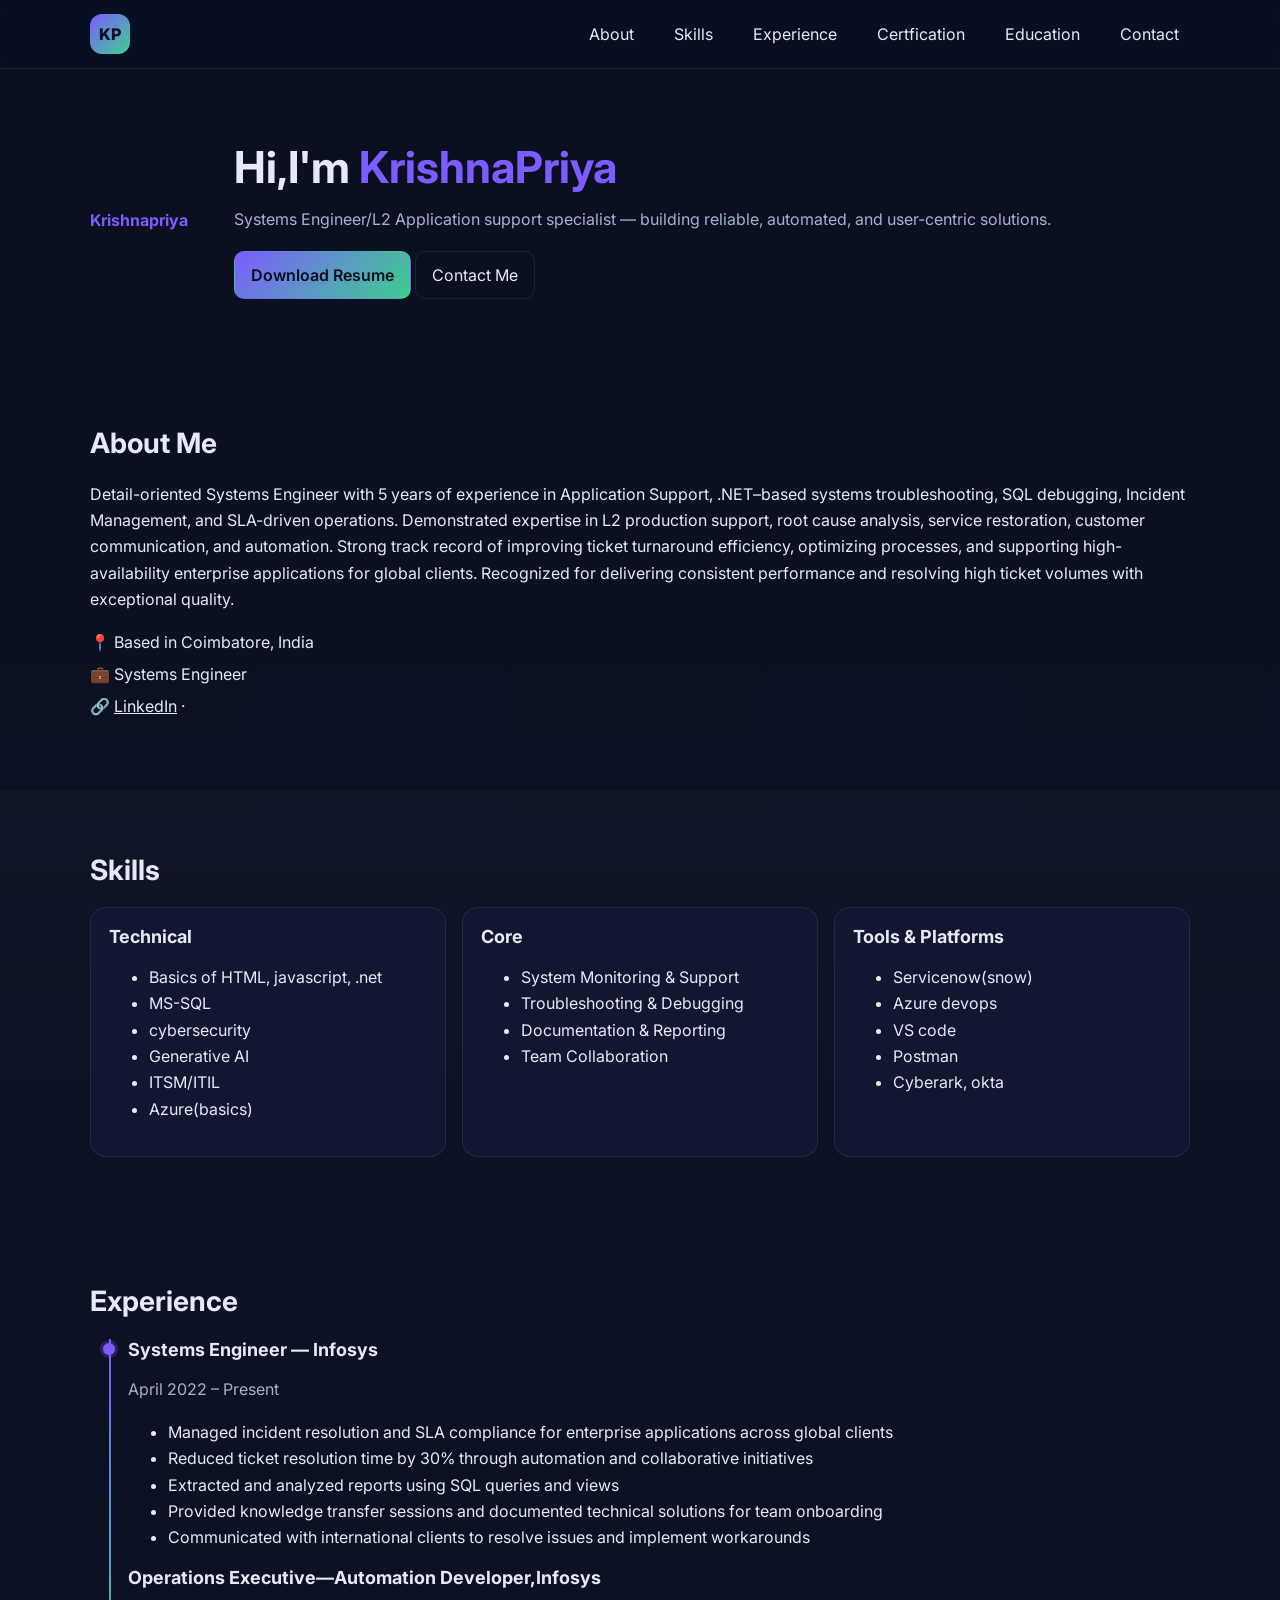
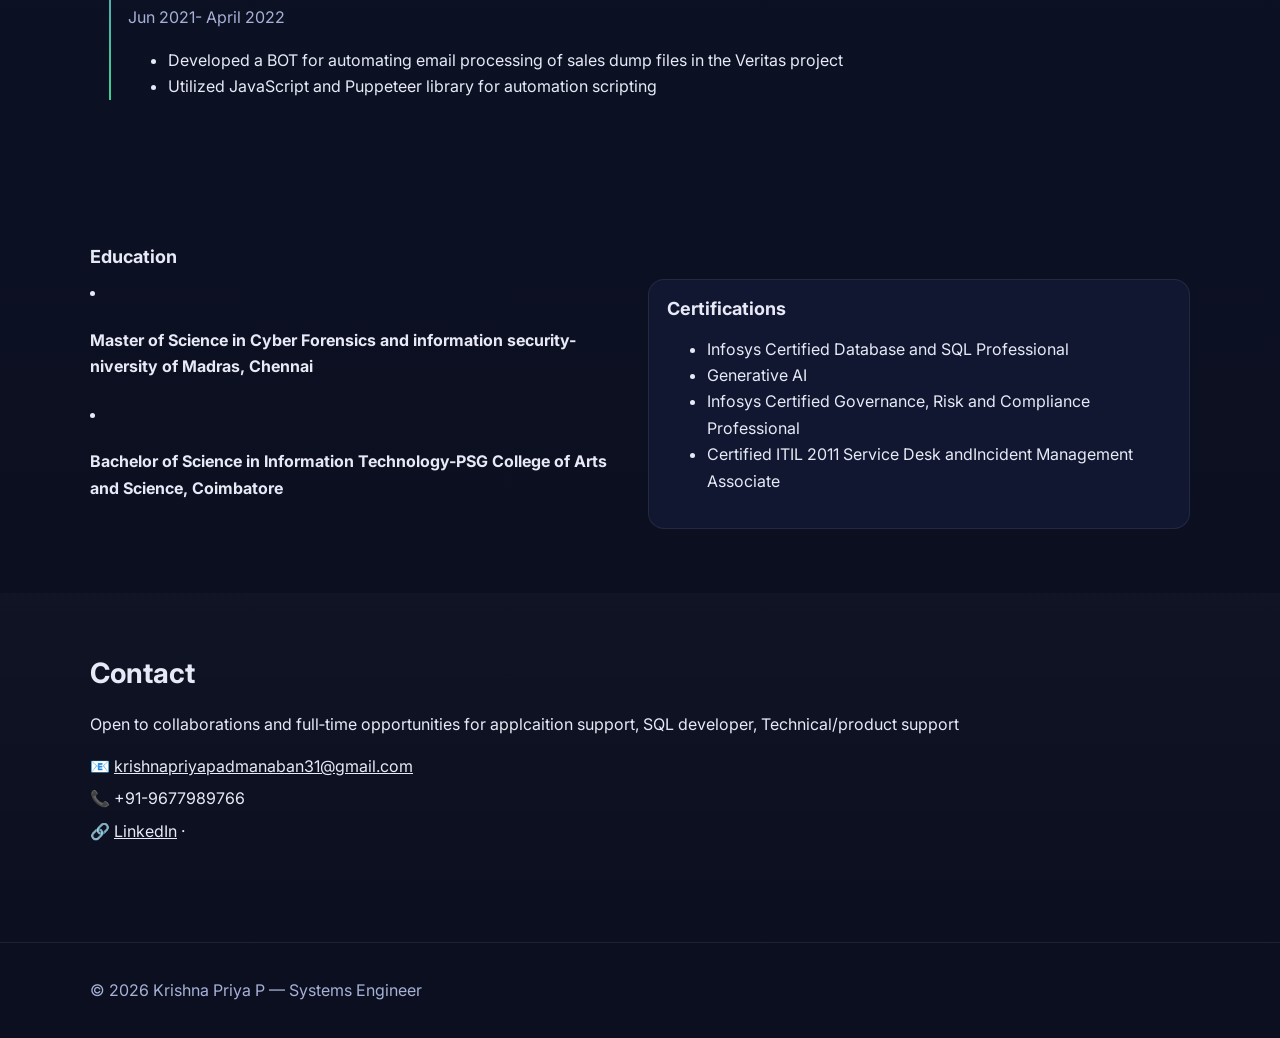
==== index.html @ 4a0e5ca4 "Fix HTML structure and update content" ====
<!DOCTYPE html>
<html lang="en">
<head>
  <meta charset="UTF-8" />
  <meta name="viewport" content="width=device-width, initial-scale=1.0" />
  <title>KrishnaPriya P — Systems Engineer/L2 Application support specialist</title>
  <meta name="description" content="Portfolio of KrishnaPriya P, Systems Engineer — projects, skills, experience, and contact information." />
  <link rel="preconnect" href="https://fonts.googleapis.com" />
  <link rel="preconnect" href="https://fonts.gstatic.com" crossorigin />
  <link href="https://fonts.googleapis.com/css2?family=Inter:wght@400;500;600;700&display=swap" rel="stylesheet" />
  <link rel="stylesheet" href="style.css" />
</head>
<body>
  <header class="site-header">
    <div class="container nav">
      <a class="brand" href="#home">KP</a>
      <nav id="nav" class="nav-links">
        <a href="#about">About</a>
        <a href="#skills">Skills</a>
        <a href="#experience">Experience</a>
        <a href="#Certfications">Certfication</a>
        <a href="#education">Education</a>
        <a href="#contact">Contact</a>
      </nav>
      <button class="menu-btn" aria-label="Toggle navigation" onclick="document.getElementById('nav').classList.toggle('open')">☰</button>
    </div>
  </header>

  <main>
    <!-- Hero / About -->
    <section id="home" class="section hero">
      <div class="container hero-grid">
        <div class="highlight bold" aria-hidden="true"><h4>Krishnapriya</h4></div>
        <div>
          <h1>Hi,I'm  <span class="highlight"> KrishnaPriya</span></h1>
          <p class="subtitle">Systems Engineer/L2 Application support specialist — building reliable, automated, and user-centric solutions.</p>
          <div class="cta">
            <a class="btn primary" href="KRISHNAPRIYA resume 1.1 -word format.pdf" Download>Download Resume</a>
            <a class="btn" href="#contact">Contact Me</a>
          </div>
        </div>
      </div>
    </section>

    <section id="about" class="section">
      <div class="container">
        <h2>About Me</h2>
        <p>
          Detail-oriented Systems Engineer with 5 years of experience in Application Support, .NET–based systems troubleshooting, SQL debugging, Incident Management, and SLA-driven operations. Demonstrated expertise in L2 production support, root cause analysis, service restoration, customer communication, and automation. Strong track record of improving ticket turnaround efficiency, optimizing processes, and supporting high-availability enterprise applications for global clients. Recognized for delivering consistent performance and resolving high ticket volumes with exceptional quality.
        </p>
        <ul class="about-list">
          <li>📍 Based in Coimbatore, India</li>
          <li>💼 Systems Engineer</li>
          <li>🔗 <a href="https://www.linkedin.com/in/krishnapriya-padmanabhan-84394a1a4?utm_source=share&utm_campaign=share_via&utm_content=profile&utm_medium=android_app">LinkedIn</a> ·
              
        </ul>
      </div>
    </section>

    <section id="skills" class="section alt">
      <div class="container">
        <h2>Skills</h2>
        <div class="grid-3">
          <div class="card">
            <h3>Technical</h3>
            <ul>
              <li>Basics of HTML,  javascript, .net</li>
              <li>MS-SQL</li>
              <li> cybersecurity</li>
              <li>Generative AI</li>
              <li>ITSM/ITIL</li>
              <li>Azure(basics)</li>
            </ul>
          </div>
          <div class="card">
            <h3>Core</h3>
            <ul>
              <li>System Monitoring & Support</li>
              <li>Troubleshooting & Debugging</li>
              <li>Documentation & Reporting</li>
              <li>Team Collaboration</li>
            </ul>
          </div>
          <div class="card">
            <h3>Tools & Platforms</h3>
            <ul>
              <li>Servicenow(snow)</li>
              <li>Azure devops</li>
              <li>VS code</li>
              <li>Postman</li>
              <li>Cyberark, okta</li>     
            </ul>
          </div>
        </div>
      </div>
    </section>

    <section id="experience" class="section">
      <div class="container">
        <h2>Experience</h2>
        <div class="timeline">
          <div class="timeline-item">
            <div class="dot"></div>
            <div class="content">
              <h3>Systems Engineer — Infosys</h3>
              <p class="muted">April 2022 – Present</p>
              <ul>
               <li>Managed incident resolution and SLA compliance for enterprise applications across global clients</li>
              <li> Reduced ticket resolution time by 30% through automation and collaborative initiatives</li>
             <li> Extracted and analyzed reports using SQL queries and views</li>
            <li>Provided knowledge transfer sessions and documented technical solutions for team onboarding</li>
             <li>Communicated with international clients to resolve issues and implement workarounds</li>
              </ul>
            </div>

<div class="content">
              <h3>Operations Executive—Automation Developer,Infosys</h3>
              <p class="muted"> Jun 2021- April 2022</p>
<ul>
<li>Developed a BOT for automating email processing of sales dump files in the Veritas project</li>
<li>Utilized JavaScript and Puppeteer library for automation scripting</li>

          </div>
                  </div>
      </div>
    </section>

      <section id="education" class="section">
      <div class="container">
        <h3>Education</h3>
        <div class="grid-2">
          <div class="Content"
<ul>
         <li><h4>Master of Science in Cyber Forensics and information security-niversity of Madras, Chennai</h4></li>
        <li><h4>Bachelor of Science in Information Technology-PSG College of Arts and Science, Coimbatore</h4></li>
</ul>
          </div>
          <div class="card">
            <h3>Certifications</h3>
            <ul>
              <li>Infosys Certified Database and SQL Professional</li>
              <li> Generative AI </li>                                                                  
              <li>Infosys Certified Governance, Risk and Compliance Professional</li>
<li>Certified ITIL 2011 Service Desk andIncident Management Associate</li>
            </ul>
          </div>
        </div>
      </div>
    </section>

    <section id="contact" class="section alt">
      <div class="container">
        <h2>Contact</h2>
        <p>Open to collaborations and full‑time opportunities for applcaition support, SQL developer, Technical/product support </p>
        <ul class="contact-list">
          <li>📧 <a href="krishnapriyapadmnaban31@gmail.com">krishnapriyapadmanaban31@gmail.com</a></li>
          <li>📞 +91-9677989766</li>
          <li>🔗 <a href="https://www.linkedin.com/in/krishnapriya-padmanabhan-84394a1a4?utm_source=share&utm_campaign=share_via&utm_content=profile&utm_medium=android_app">LinkedIn</a> ·
                    </ul>
      </div>
    </section>
  </main>

  <footer class="site-footer">
    <div class="container">
      <p>© <span id="year"></span> Krishna Priya P — Systems Engineer</p>
   
    </div>
  </footer>

  <script>
    document.getElementById('year').textContent = new Date().getFullYear();

  </script>
</body>
</html>
---- style.css ----
:root{--bg:#0b1020;--panel:#0f1530;--text:#e7eaf6;--muted:#a7b1d6;--brand:#7c5cff;--brand-2:#3ecf8e;--card:#111731;--border:rgba(255,255,255,0.08)}
*{box-sizing:border-box}
html,body{margin:0;padding:0}
body{font-family:Inter,system-ui,-apple-system,Segoe UI,Roboto,Arial,sans-serif;background:linear-gradient(180deg,var(--bg),#0c1124 50%,#0b0f1f);color:var(--text);line-height:1.65}
.container{width:min(1100px,92%);margin-inline:auto}
.section{padding:64px 0}
.section.alt{background:linear-gradient(180deg,rgba(255,255,255,0.02),transparent)}
h1,h2,h3{line-height:1.2;margin:0 0 12px}
h1{font-size:clamp(28px,4vw,44px);font-weight:700}
h2{font-size:clamp(22px,3vw,28px);margin-bottom:20px}
h3{font-size:18px}
.subtitle{color:var(--muted);margin:6px 0 18px}
.muted{color:var(--muted)}
.highlight{color:var(--brand)}
.btn{display:inline-block;padding:10px 16px;border-radius:10px;border:1px solid var(--border);background:transparent;color:var(--text);text-decoration:none;transition:.2s}
.btn:hover{transform:translateY(-1px);border-color:rgba(255,255,255,0.18)}
.btn.primary{background:linear-gradient(135deg,var(--brand),var(--brand-2));border-color:transparent;color:#0a0f1f;font-weight:600}
.btn.small{padding:8px 12px;font-size:14px}

.site-header{position:sticky;top:0;z-index:20;background:rgba(11,16,32,.7);backdrop-filter:saturate(160%) blur(10px);border-bottom:1px solid var(--border)}
.nav{display:flex;align-items:center;justify-content:space-between;padding:12px 0}
.brand{display:inline-grid;place-items:center;width:40px;height:40px;border-radius:12px;background:linear-gradient(135deg,var(--brand),var(--brand-2));color:#0a0f1f;font-weight:800;text-decoration:none}
.nav-links{display:flex;gap:18px}
.nav-links a{color:var(--text);text-decoration:none;padding:8px 10px;border-radius:8px;border:1px solid transparent}
.nav-links a:hover{border-color:var(--border)}
.menu-btn{display:none;background:transparent;border:1px solid var(--border);color:var(--text);padding:8px 10px;border-radius:10px}

.hero{padding-top:72px}
.hero-grid{display:grid;grid-template-columns:120px 1fr;gap:24px;align-items:center}
.avatar{display:grid;place-items:center;width:120px;height:120px;border-radius:24px;background:linear-gradient(135deg,rgba(124,92,255,.25),rgba(62,207,142,.25));border:1px solid var(--border);font-weight:800;font-size:28px}

.grid-3{display:grid;grid-template-columns:repeat(3,1fr);gap:16px}
.grid-2{display:grid;grid-template-columns:repeat(2,1fr);gap:16px}
.card{background:var(--card);border:1px solid var(--border);border-radius:16px;padding:18px}
.project .actions{margin-top:10px;display:flex;gap:10px}

.timeline{position:relative;margin-left:10px}
.timeline::before{content:'';position:absolute;left:9px;top:0;bottom:0;width:2px;background:linear-gradient(var(--brand),var(--brand-2))}
.timeline-item{position:relative;padding-left:28px;margin-bottom:18px}
.timeline-item .dot{position:absolute;left:3px;top:4px;width:12px;height:12px;border-radius:50%;background:var(--brand);box-shadow:0 0 0 3px rgba(124,92,255,.25)}

.about-list,.contact-list{list-style:none;padding:0;margin:12px 0 0}
.about-list li,.contact-list li{margin:6px 0}
.about-list a,.contact-list a{color:var(--text)}

.site-footer{border-top:1px solid var(--border);padding:18px 0;margin-top:28px;color:var(--muted)}

@media (max-width:800px){
  .grid-3{grid-template-columns:1fr}
  .grid-2{grid-template-columns:1fr}
  .hero-grid{grid-template-columns:1fr;gap:12px}
  .avatar{width:86px;height:86px;border-radius:18px;font-size:22px}
  .nav-links{display:none;position:absolute;right:4%;top:56px;flex-direction:column;background:var(--panel);border:1px solid var(--border);padding:10px;border-radius:12px}
  .nav-links.open{display:flex}
  .menu-btn{display:inline-block}
}
.card:hover {
  transform: scale(1.03);
  box-shadow: 0 6px 18px rgba(0,0,0,0.25);
  transition: 0.3s ease;
}
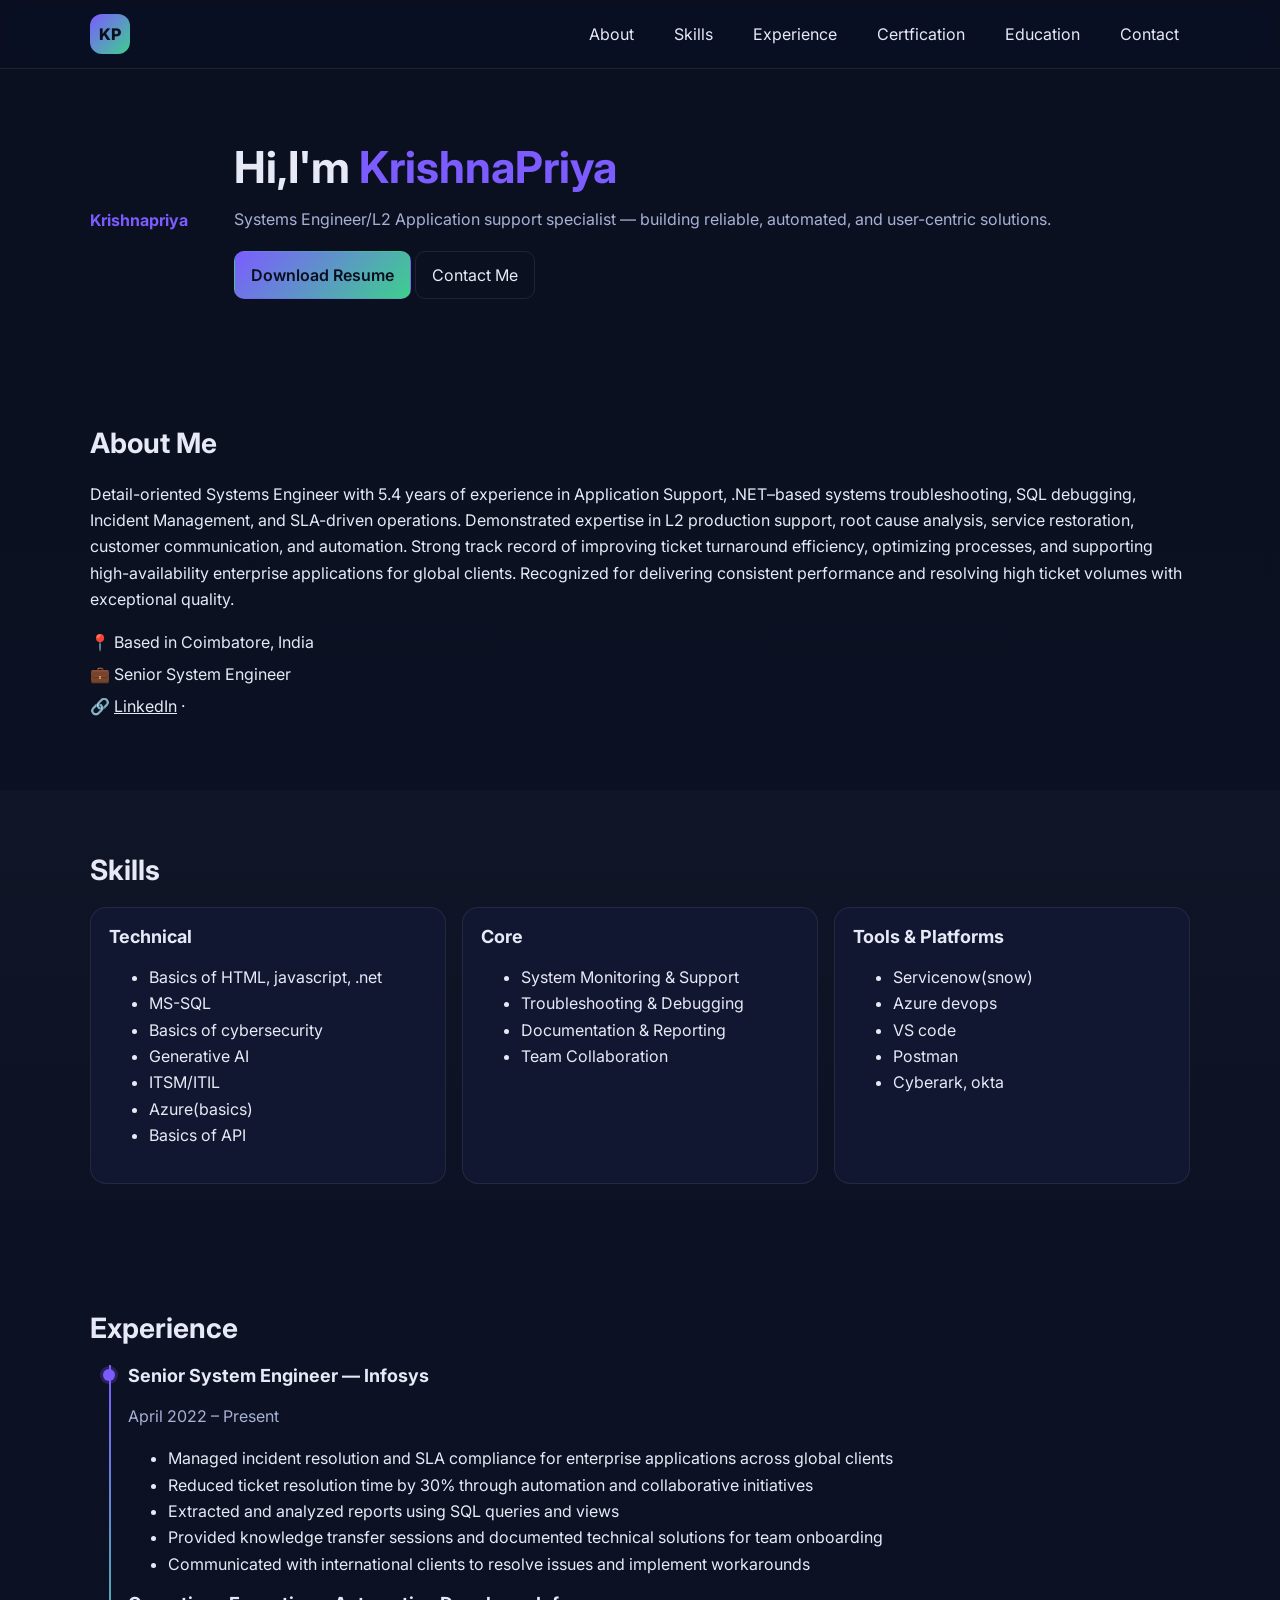
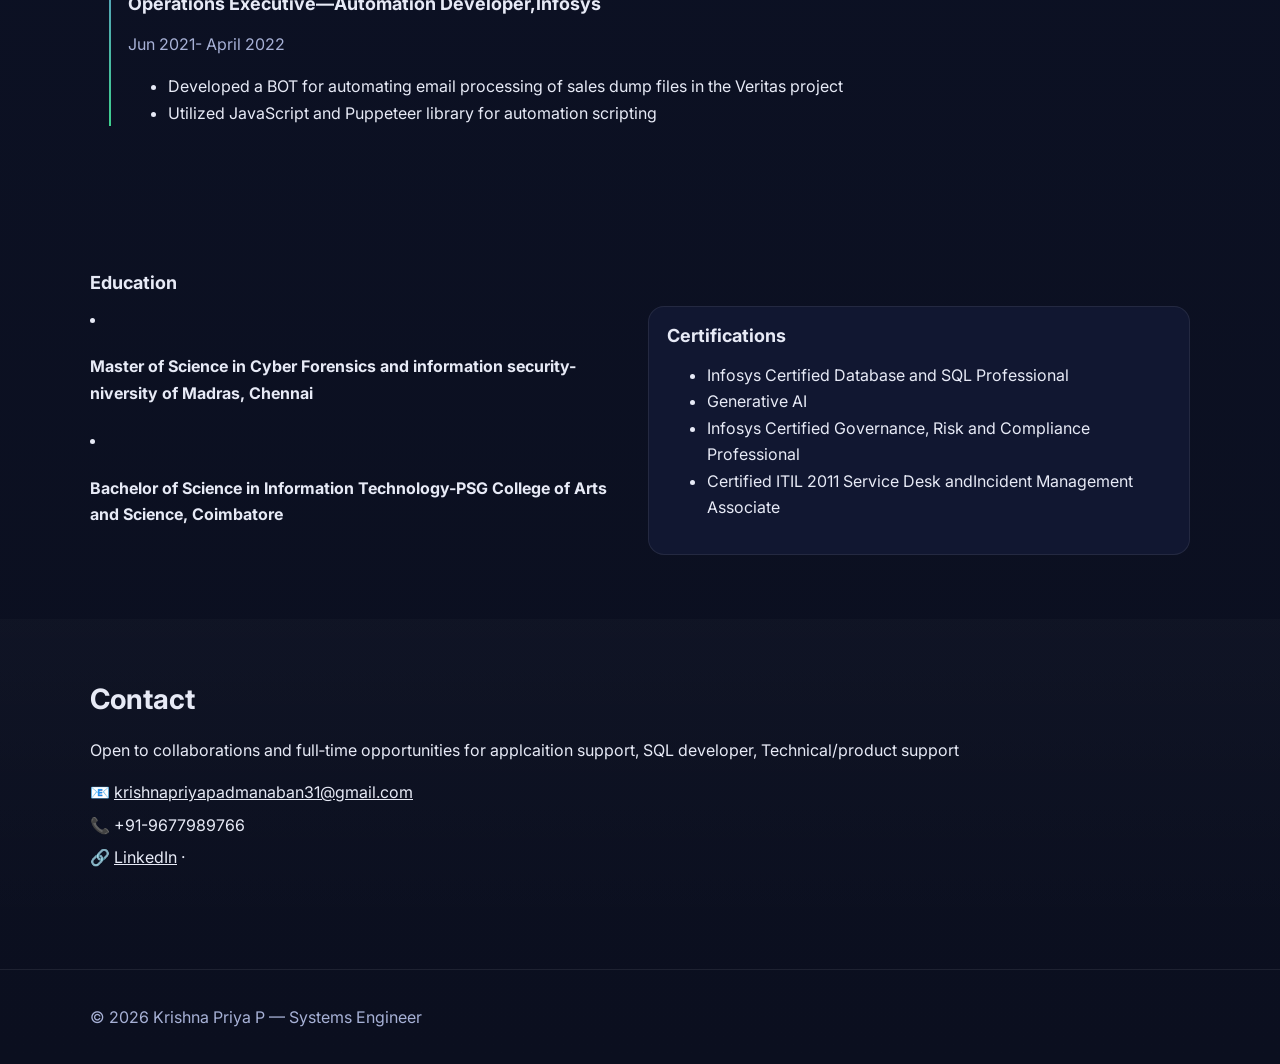
==== commit af9237e4: "Revise portfolio content and formatting in index.html Updated the portfolio details, including job t" ====
--- a/index.html
+++ b/index.html
@@ -35,7 +35,7 @@
           <h1>Hi,I'm  <span class="highlight"> KrishnaPriya</span></h1>
           <p class="subtitle">Systems Engineer/L2 Application support specialist — building reliable, automated, and user-centric solutions.</p>
           <div class="cta">
-            <a class="btn primary" href="KRISHNAPRIYA resume 1.1 -word format.pdf" Download>Download Resume</a>
+            <a class="btn primary" href="KRISHNAPRIYA resume 1.1 -word format.pdf" <Download>Download Resume</a>
             <a class="btn" href="#contact">Contact Me</a>
           </div>
         </div>
@@ -46,11 +46,11 @@
       <div class="container">
         <h2>About Me</h2>
         <p>
-          Detail-oriented Systems Engineer with 5 years of experience in Application Support, .NET–based systems troubleshooting, SQL debugging, Incident Management, and SLA-driven operations. Demonstrated expertise in L2 production support, root cause analysis, service restoration, customer communication, and automation. Strong track record of improving ticket turnaround efficiency, optimizing processes, and supporting high-availability enterprise applications for global clients. Recognized for delivering consistent performance and resolving high ticket volumes with exceptional quality.
+          Detail-oriented Systems Engineer with 5.4 years of experience in Application Support, .NET–based systems troubleshooting, SQL debugging, Incident Management, and SLA-driven operations. Demonstrated expertise in L2 production support, root cause analysis, service restoration, customer communication, and automation. Strong track record of improving ticket turnaround efficiency, optimizing processes, and supporting high-availability enterprise applications for global clients. Recognized for delivering consistent performance and resolving high ticket volumes with exceptional quality.
         </p>
         <ul class="about-list">
           <li>📍 Based in Coimbatore, India</li>
-          <li>💼 Systems Engineer</li>
+          <li>💼 Senior System Engineer</li>
           <li>🔗 <a href="https://www.linkedin.com/in/krishnapriya-padmanabhan-84394a1a4?utm_source=share&utm_campaign=share_via&utm_content=profile&utm_medium=android_app">LinkedIn</a> ·
               
         </ul>
@@ -66,10 +66,11 @@
             <ul>
               <li>Basics of HTML,  javascript, .net</li>
               <li>MS-SQL</li>
-              <li> cybersecurity</li>
+              <li>Basics of  cybersecurity</li>
               <li>Generative AI</li>
               <li>ITSM/ITIL</li>
               <li>Azure(basics)</li>
+              <li>Basics of API</li>
             </ul>
           </div>
           <div class="card">
@@ -102,7 +103,7 @@
           <div class="timeline-item">
             <div class="dot"></div>
             <div class="content">
-              <h3>Systems Engineer — Infosys</h3>
+              <h3>Senior System Engineer — Infosys</h3>
               <p class="muted">April 2022 – Present</p>
               <ul>
                <li>Managed incident resolution and SLA compliance for enterprise applications across global clients</li>
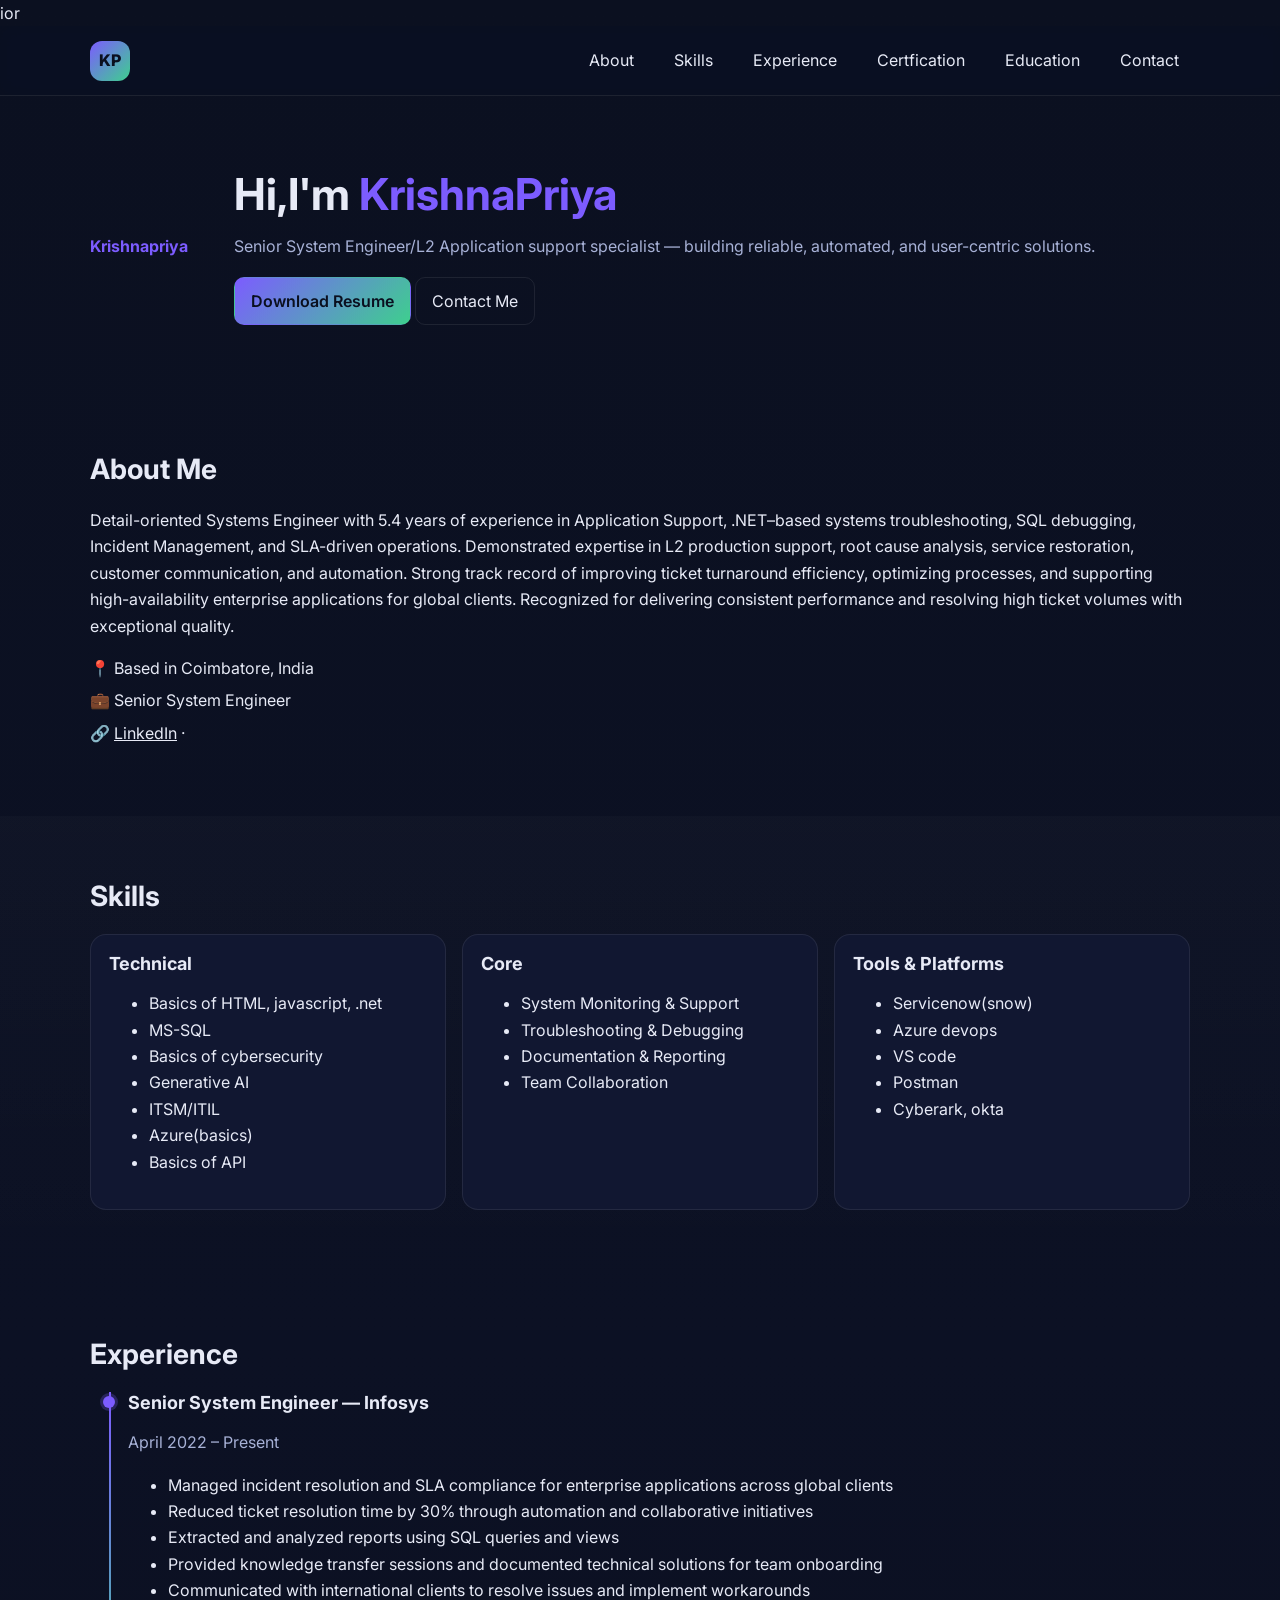
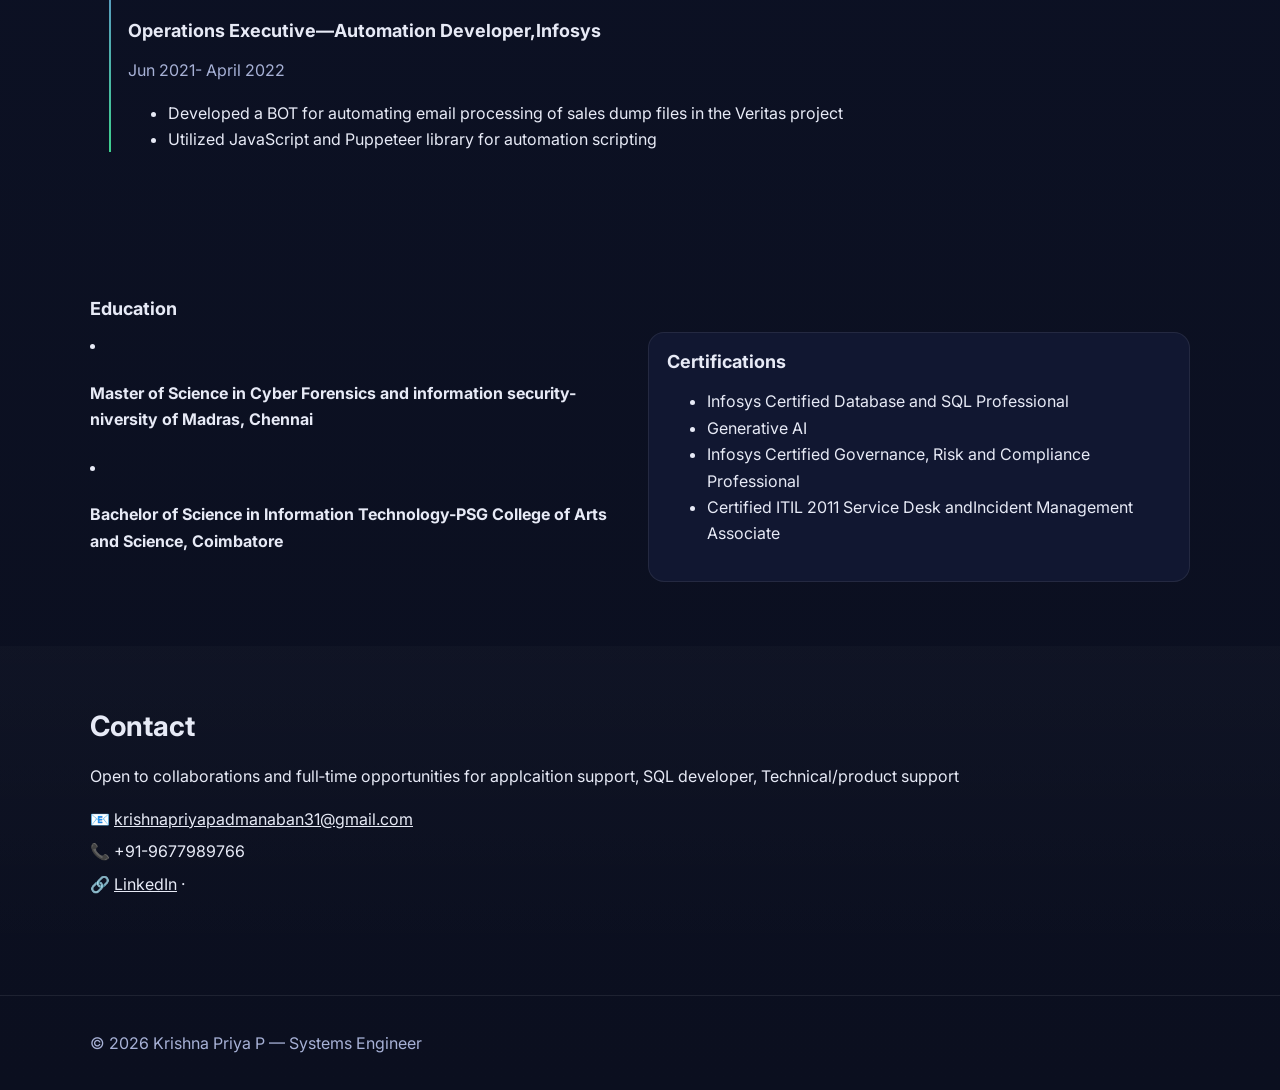
==== commit cfcb1132: "Fix HTML formatting and update content" ====
--- a/index.html
+++ b/index.html
@@ -1,9 +1,9 @@
-<!DOCTYPE html>
+ior<!DOCTYPE html>
 <html lang="en">
 <head>
   <meta charset="UTF-8" />
   <meta name="viewport" content="width=device-width, initial-scale=1.0" />
-  <title>KrishnaPriya P — Systems Engineer/L2 Application support specialist</title>
+  <title>KrishnaPriya P — Senior Systems Engineer/L2 Application support specialist</title>
   <meta name="description" content="Portfolio of KrishnaPriya P, Systems Engineer — projects, skills, experience, and contact information." />
   <link rel="preconnect" href="https://fonts.googleapis.com" />
   <link rel="preconnect" href="https://fonts.gstatic.com" crossorigin />
@@ -33,9 +33,9 @@
         <div class="highlight bold" aria-hidden="true"><h4>Krishnapriya</h4></div>
         <div>
           <h1>Hi,I'm  <span class="highlight"> KrishnaPriya</span></h1>
-          <p class="subtitle">Systems Engineer/L2 Application support specialist — building reliable, automated, and user-centric solutions.</p>
+          <p class="subtitle">Senior System Engineer/L2 Application support specialist — building reliable, automated, and user-centric solutions.</p>
           <div class="cta">
-            <a class="btn primary" href="KRISHNAPRIYA resume 1.1 -word format.pdf" <Download>Download Resume</a>
+            <a class="btn primary" href="KRISHNAPRIYA updated resume 1.5.pdf" <Download>Download Resume</a>
             <a class="btn" href="#contact">Contact Me</a>
           </div>
         </div>
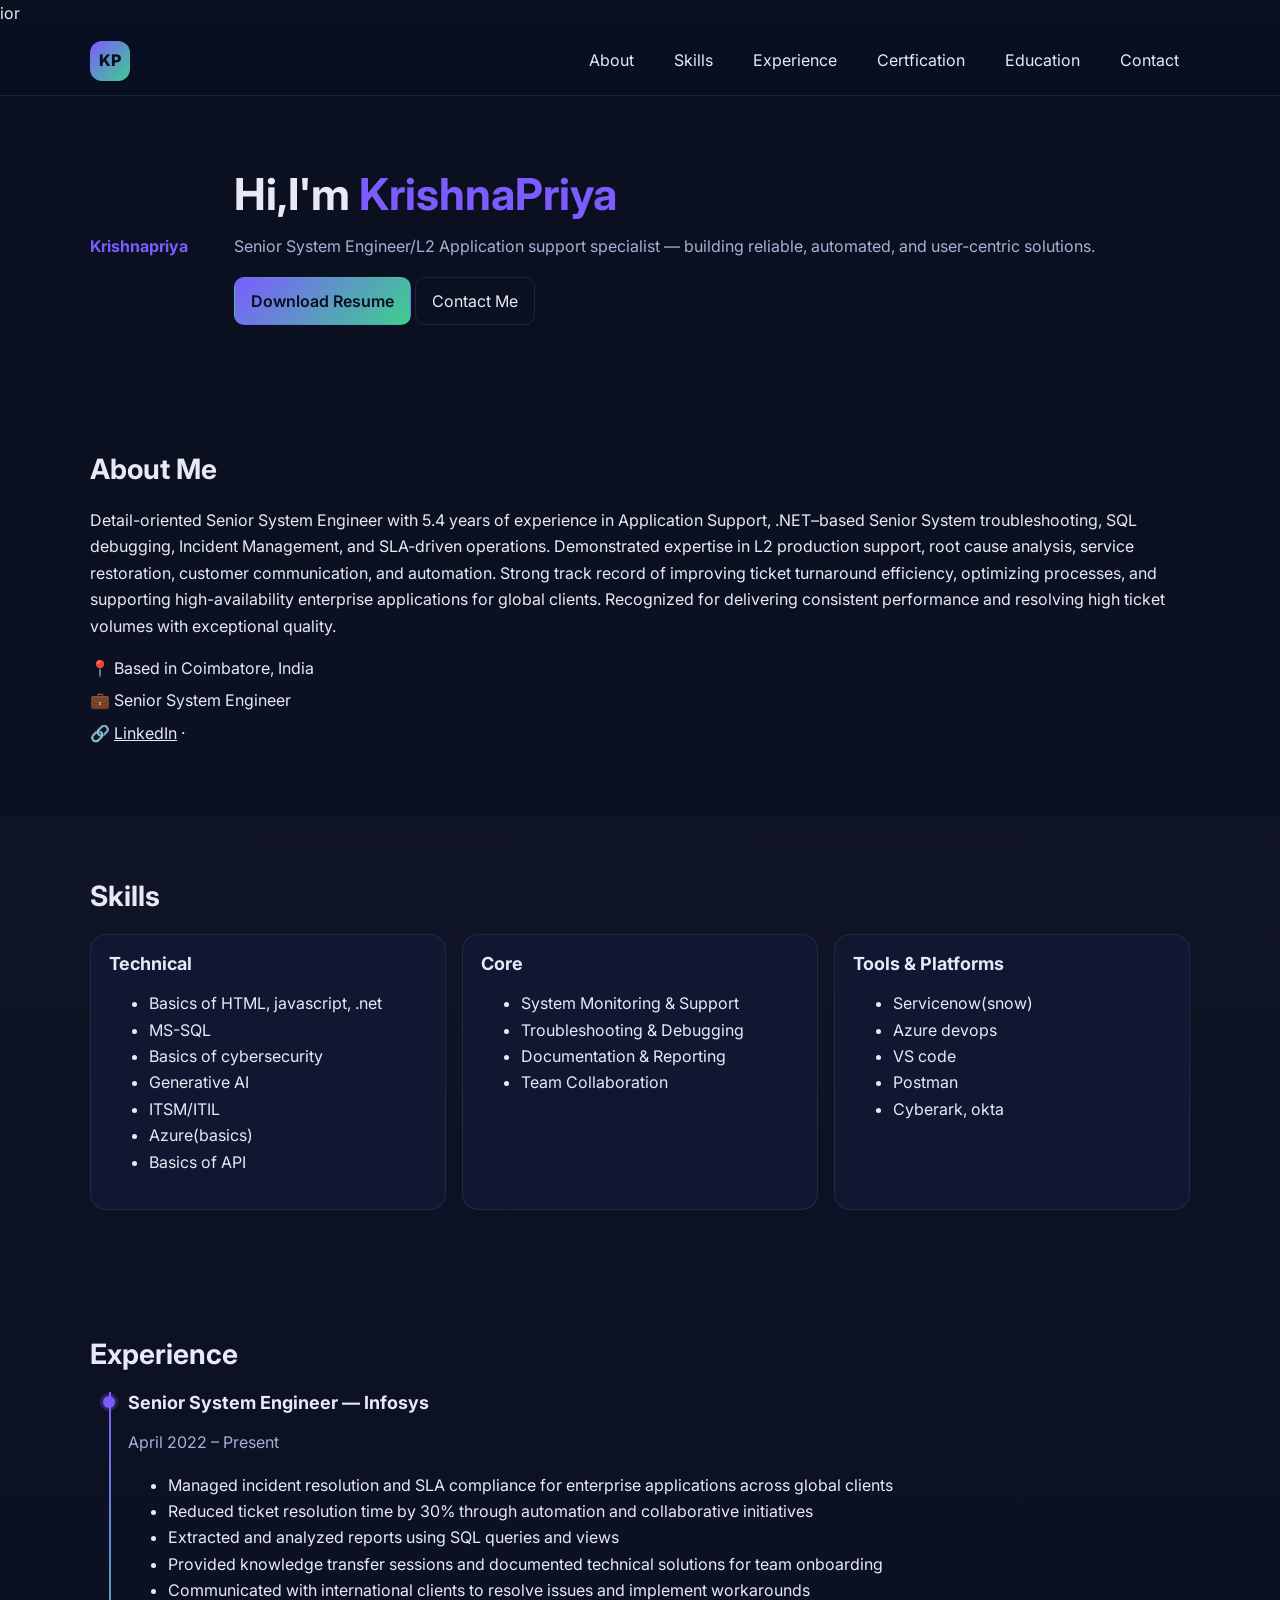
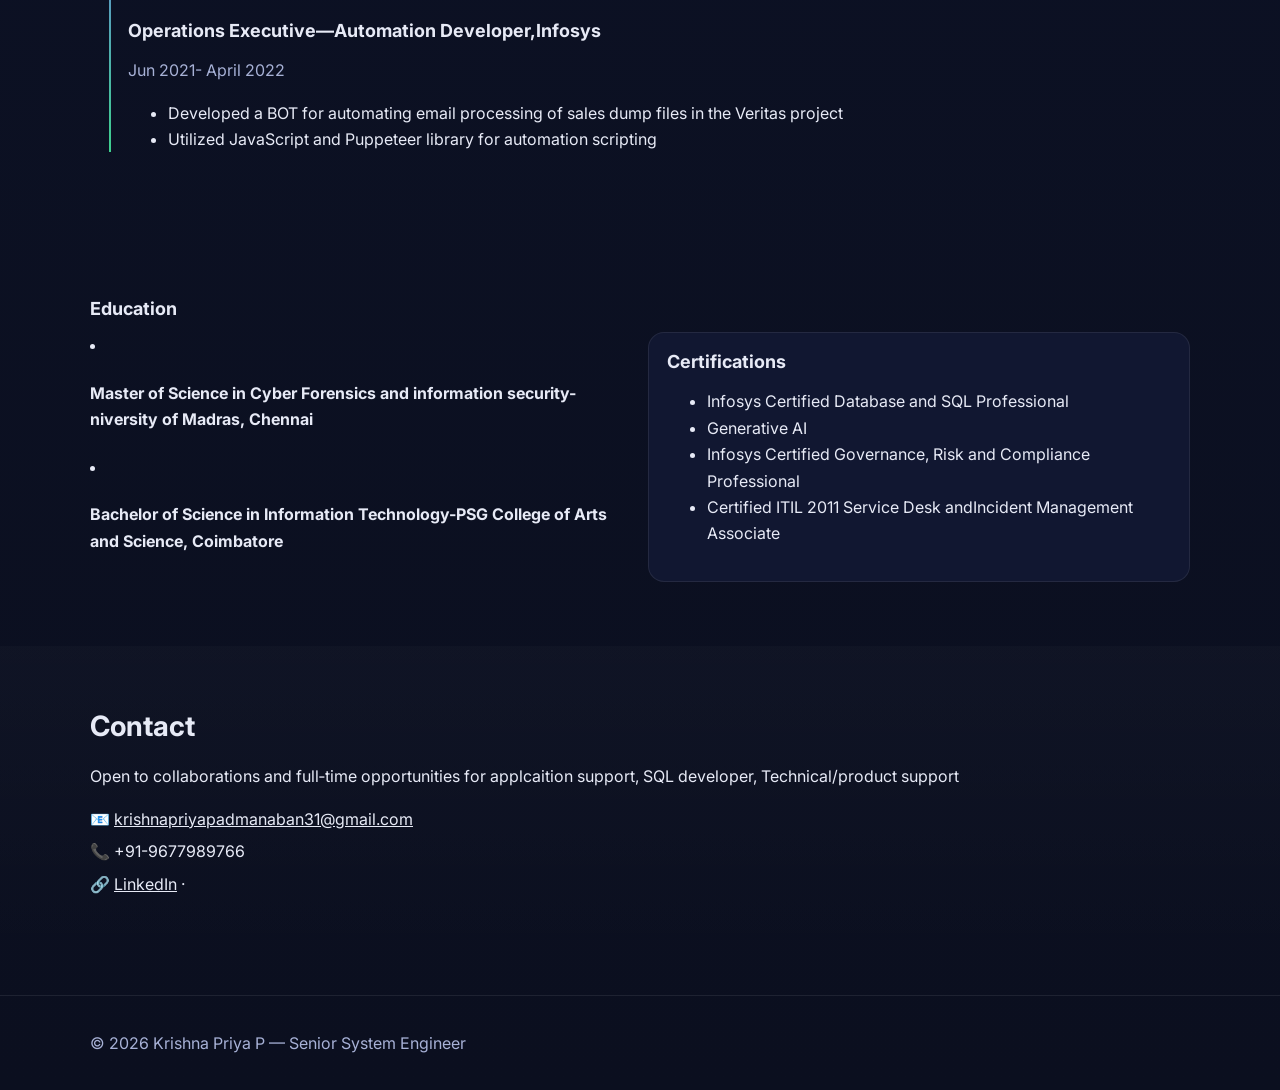
==== commit c7acdf35: "Fix job title and typos in index.html Updated job title and corrected minor typos in the index.html " ====
--- a/index.html
+++ b/index.html
@@ -3,8 +3,8 @@
 <head>
   <meta charset="UTF-8" />
   <meta name="viewport" content="width=device-width, initial-scale=1.0" />
-  <title>KrishnaPriya P — Senior Systems Engineer/L2 Application support specialist</title>
-  <meta name="description" content="Portfolio of KrishnaPriya P, Systems Engineer — projects, skills, experience, and contact information." />
+  <title>KrishnaPriya P — Senior Senior System Engineer/L2 Application support specialist</title>
+  <meta name="description" content="Portfolio of KrishnaPriya P, Senior System Engineer — projects, skills, experience, and contact information." />
   <link rel="preconnect" href="https://fonts.googleapis.com" />
   <link rel="preconnect" href="https://fonts.gstatic.com" crossorigin />
   <link href="https://fonts.googleapis.com/css2?family=Inter:wght@400;500;600;700&display=swap" rel="stylesheet" />
@@ -46,7 +46,7 @@
       <div class="container">
         <h2>About Me</h2>
         <p>
-          Detail-oriented Systems Engineer with 5.4 years of experience in Application Support, .NET–based systems troubleshooting, SQL debugging, Incident Management, and SLA-driven operations. Demonstrated expertise in L2 production support, root cause analysis, service restoration, customer communication, and automation. Strong track record of improving ticket turnaround efficiency, optimizing processes, and supporting high-availability enterprise applications for global clients. Recognized for delivering consistent performance and resolving high ticket volumes with exceptional quality.
+          Detail-oriented Senior System Engineer with 5.4 years of experience in Application Support, .NET–based Senior System troubleshooting, SQL debugging, Incident Management, and SLA-driven operations. Demonstrated expertise in L2 production support, root cause analysis, service restoration, customer communication, and automation. Strong track record of improving ticket turnaround efficiency, optimizing processes, and supporting high-availability enterprise applications for global clients. Recognized for delivering consistent performance and resolving high ticket volumes with exceptional quality.
         </p>
         <ul class="about-list">
           <li>📍 Based in Coimbatore, India</li>
@@ -164,7 +164,7 @@
 
   <footer class="site-footer">
     <div class="container">
-      <p>© <span id="year"></span> Krishna Priya P — Systems Engineer</p>
+      <p>© <span id="year"></span> Krishna Priya P — Senior System Engineer</p>
    
     </div>
   </footer>
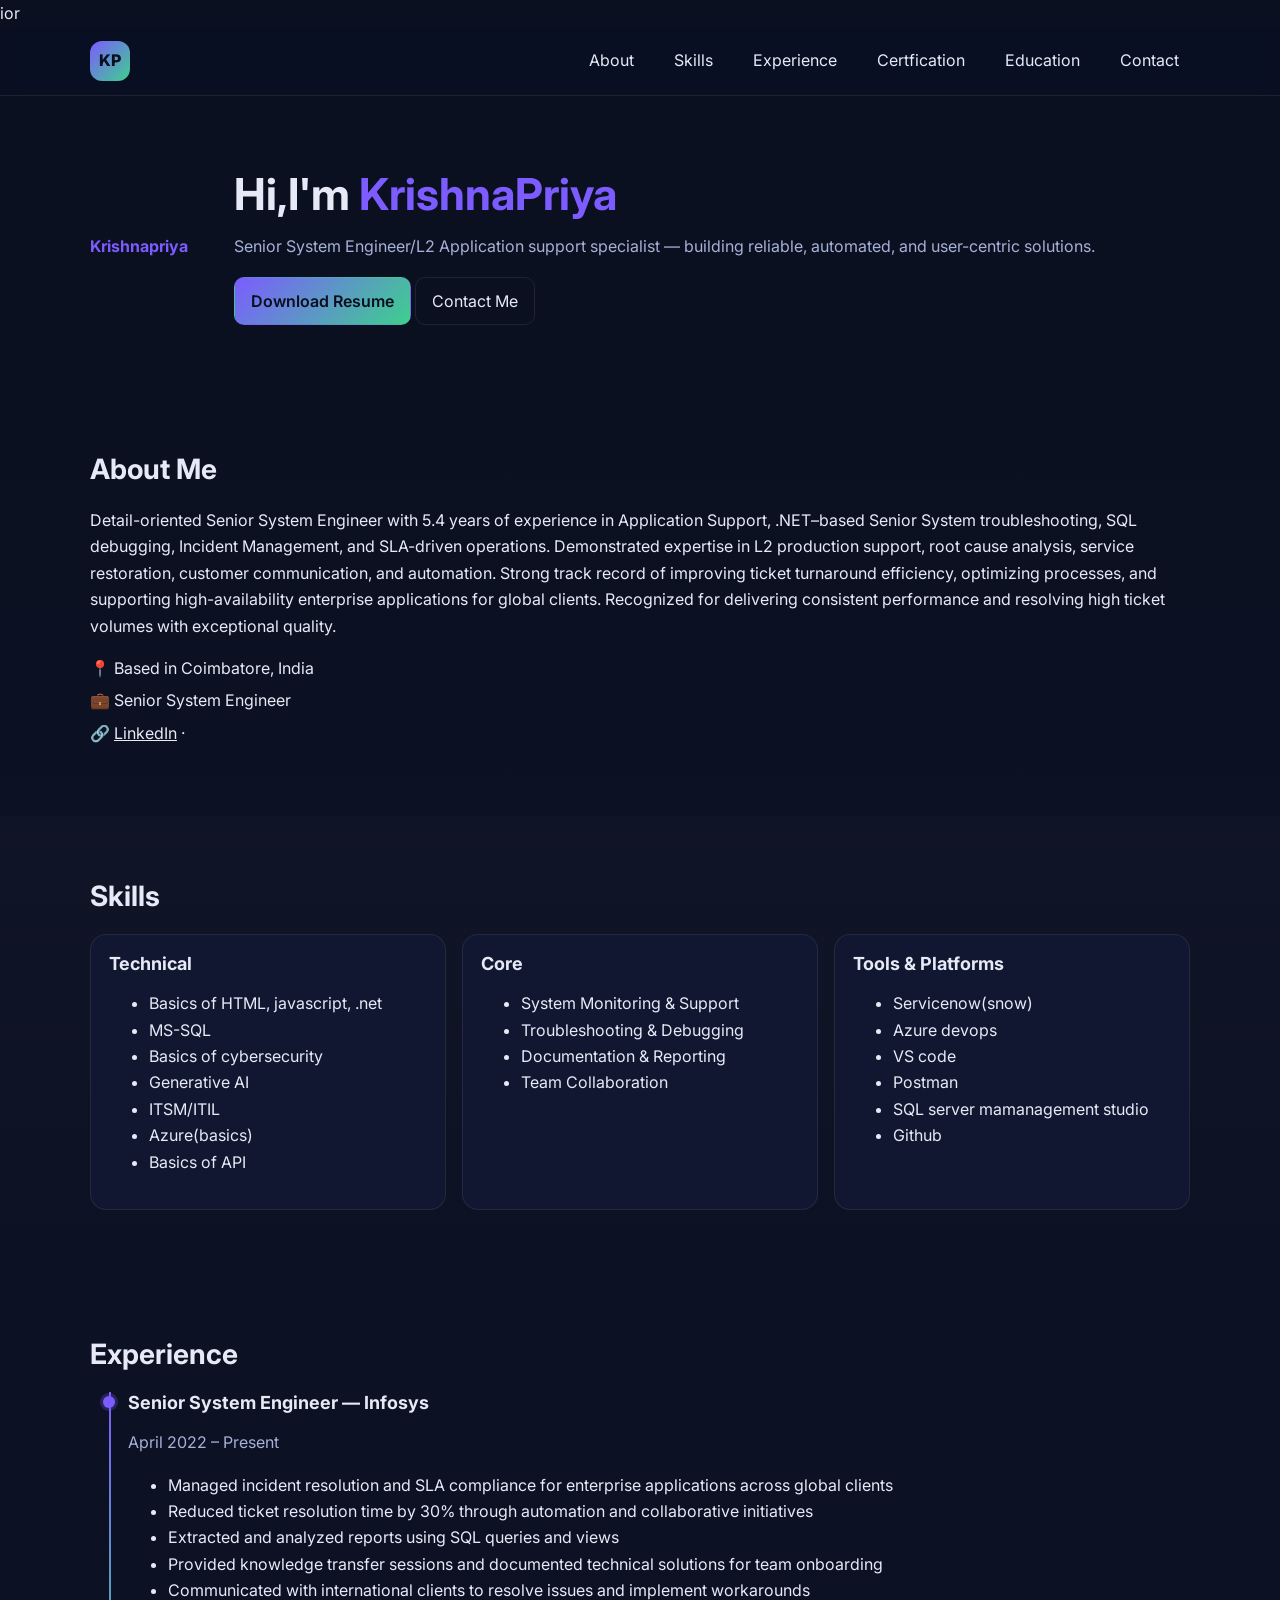
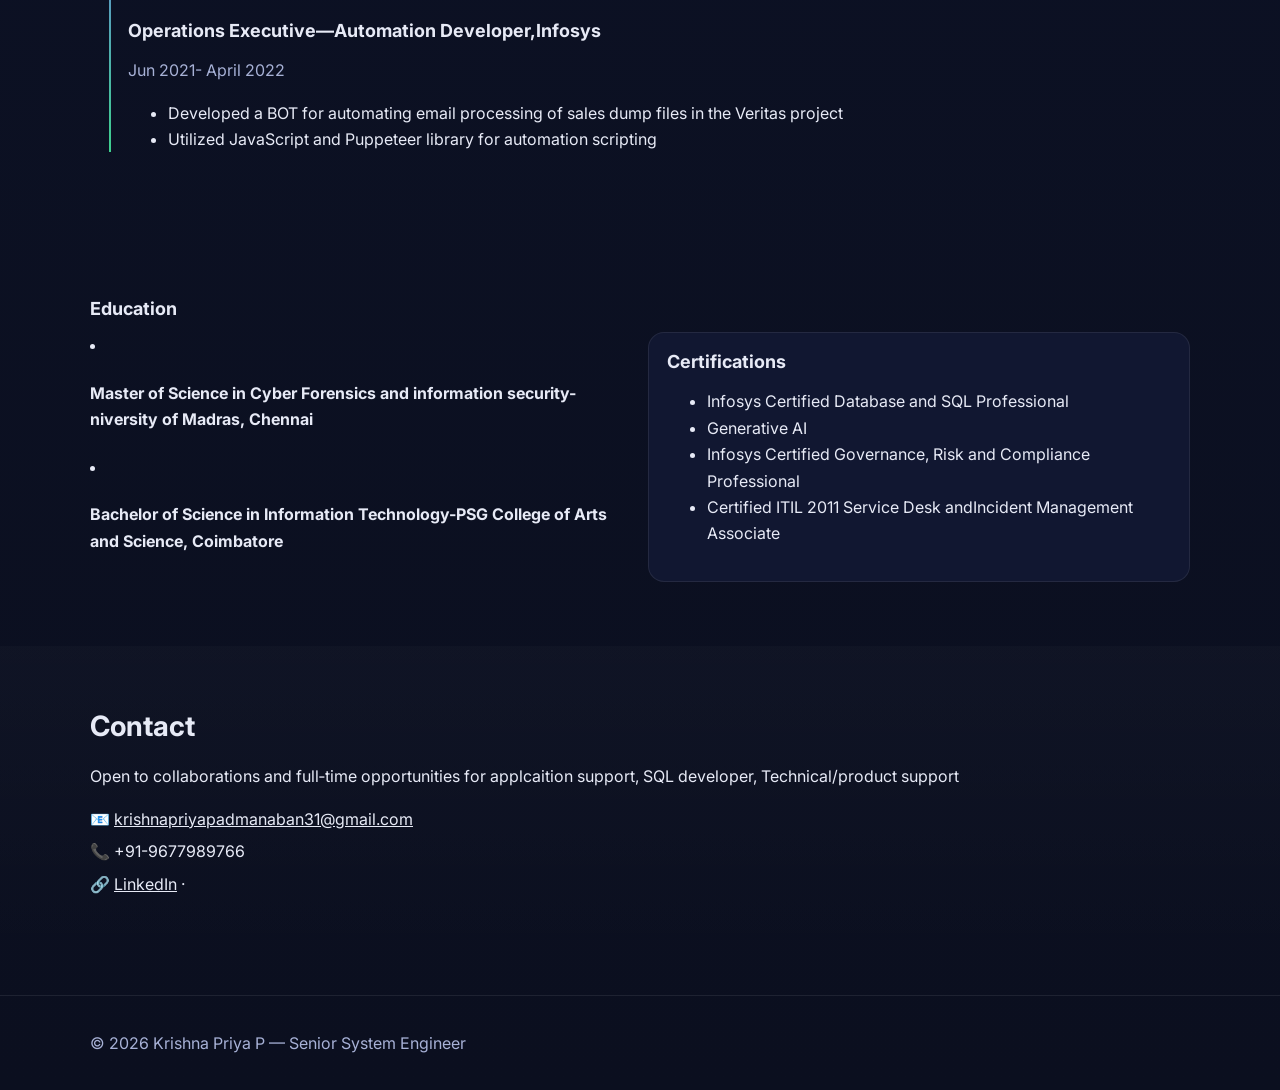
==== commit a02db9dc: "Update index.html" ====
--- a/index.html
+++ b/index.html
@@ -3,7 +3,7 @@
 <head>
   <meta charset="UTF-8" />
   <meta name="viewport" content="width=device-width, initial-scale=1.0" />
-  <title>KrishnaPriya P — Senior Senior System Engineer/L2 Application support specialist</title>
+  <title>KrishnaPriya P Senior System Engineer/L2 Application support specialist</title>
   <meta name="description" content="Portfolio of KrishnaPriya P, Senior System Engineer — projects, skills, experience, and contact information." />
   <link rel="preconnect" href="https://fonts.googleapis.com" />
   <link rel="preconnect" href="https://fonts.gstatic.com" crossorigin />
@@ -89,7 +89,8 @@
               <li>Azure devops</li>
               <li>VS code</li>
               <li>Postman</li>
-              <li>Cyberark, okta</li>     
+              <li>SQL server mamanagement studio</li> 
+              <li>Github </li>
             </ul>
           </div>
         </div>
